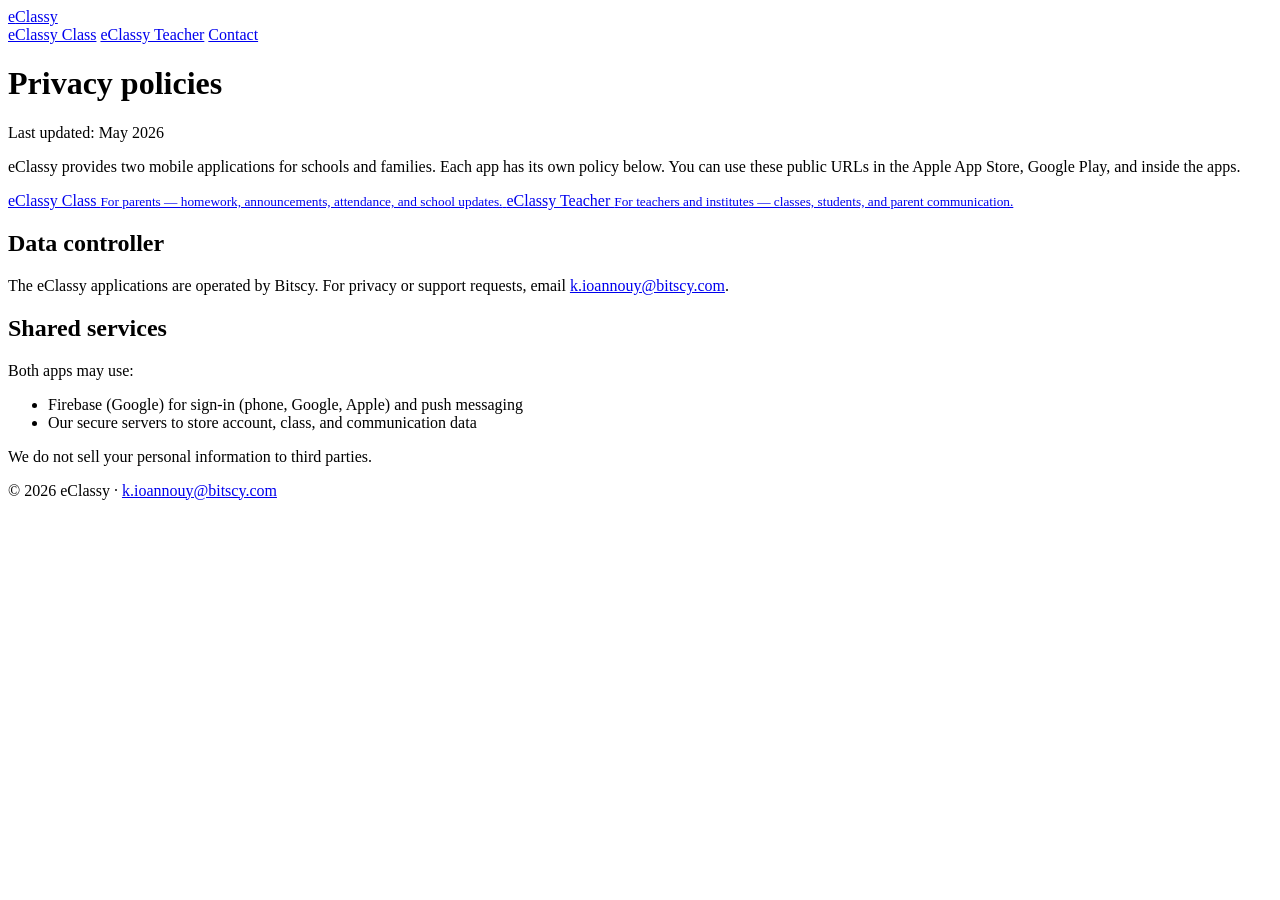
==== index.html @ 92a0a696 "Create index.html" ====
<!DOCTYPE html>
<html lang="en">
<head>
  <meta charset="utf-8">
  <meta name="viewport" content="width=device-width, initial-scale=1">
  <title>eClassy – Privacy policies</title>
  <meta name="description" content="Privacy policies for eClassy Class (parents) and eClassy Teacher mobile applications.">
  <link rel="stylesheet" href="styles.css">
</head>
<body>
  <header>
    <div class="wrap">
      <a class="brand" href="index.html">e<span>Classy</span></a>
      <nav>
        <a href="class.html">eClassy Class</a>
        <a href="teacher.html">eClassy Teacher</a>
        <a href="mailto:k.ioannouy@bitscy.com">Contact</a>
      </nav>
    </div>
  </header>

  <main class="wrap">
    <div class="card">
      <h1>Privacy policies</h1>
      <p class="updated">Last updated: May 2026</p>
      <p>
        eClassy provides two mobile applications for schools and families.
        Each app has its own policy below. You can use these public URLs in the
        Apple App Store, Google Play, and inside the apps.
      </p>

      <div class="hero-links">
        <a href="class.html">
          eClassy Class
          <small>For parents — homework, announcements, attendance, and school updates.</small>
        </a>
        <a href="teacher.html">
          eClassy Teacher
          <small>For teachers and institutes — classes, students, and parent communication.</small>
        </a>
      </div>

      <h2>Data controller</h2>
      <p>
        The eClassy applications are operated by Bitscy. For privacy or support
        requests, email
        <a href="mailto:k.ioannouy@bitscy.com">k.ioannouy@bitscy.com</a>.
      </p>

      <h2>Shared services</h2>
      <p>Both apps may use:</p>
      <ul>
        <li>Firebase (Google) for sign-in (phone, Google, Apple) and push messaging</li>
        <li>Our secure servers to store account, class, and communication data</li>
      </ul>
      <p>We do not sell your personal information to third parties.</p>
    </div>
  </main>

  <footer>
    <div class="wrap">© 2026 eClassy · <a href="mailto:k.ioannouy@bitscy.com">k.ioannouy@bitscy.com</a></div>
  </footer>
</body>
</html>
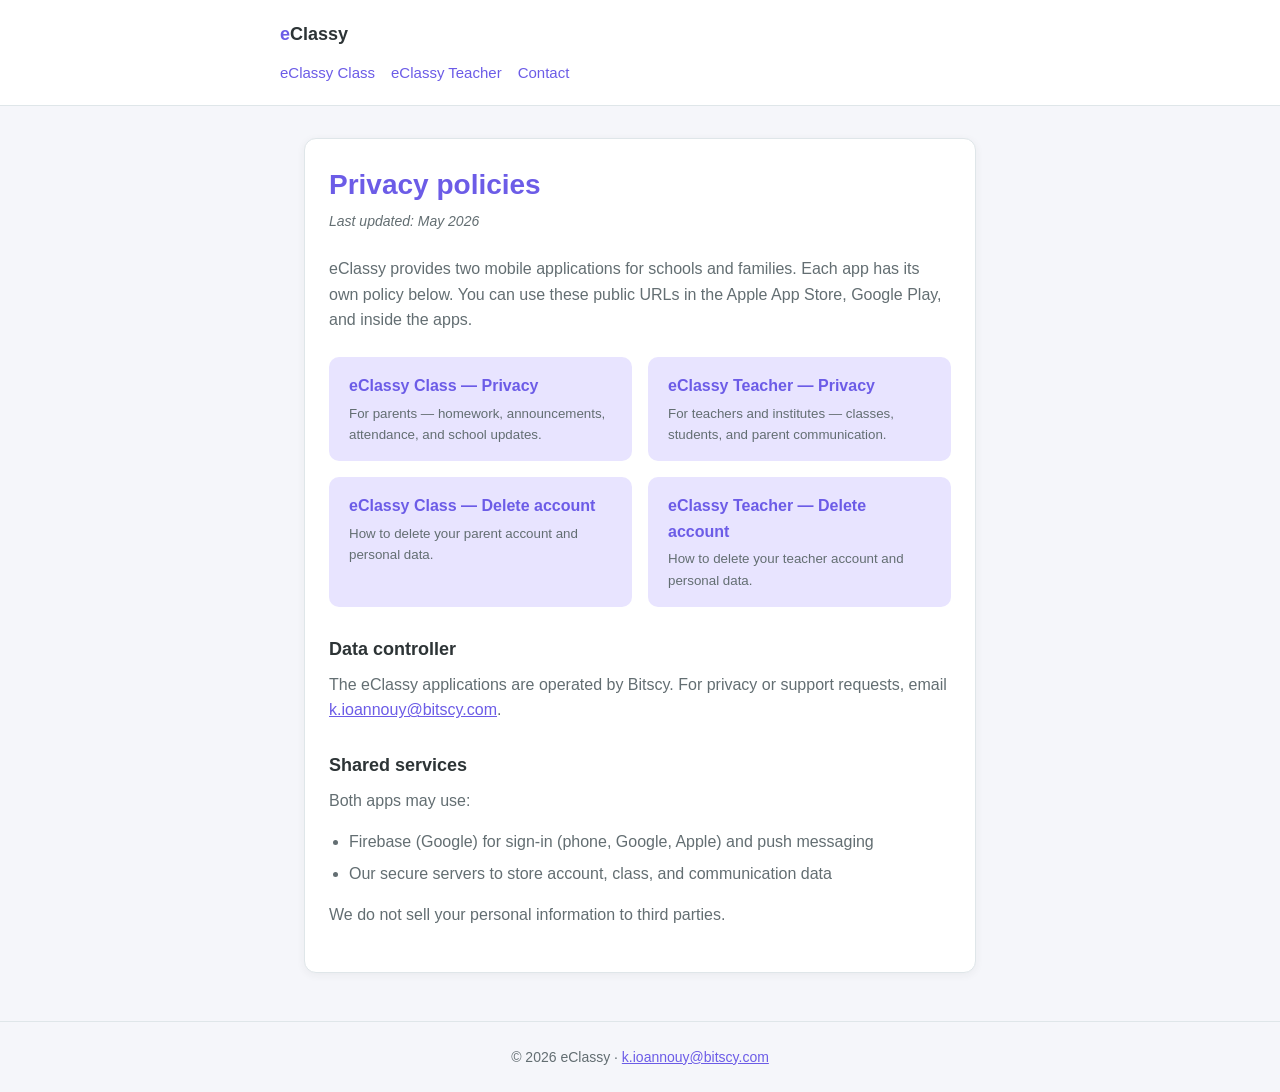
==== commit 15d11668: "Update index.html" ====
--- a/index.html
+++ b/index.html
@@ -31,12 +31,20 @@
 
       <div class="hero-links">
         <a href="class.html">
-          eClassy Class
+          eClassy Class — Privacy
           <small>For parents — homework, announcements, attendance, and school updates.</small>
         </a>
         <a href="teacher.html">
-          eClassy Teacher
+          eClassy Teacher — Privacy
           <small>For teachers and institutes — classes, students, and parent communication.</small>
+        </a>
+        <a href="class-delete.html">
+          eClassy Class — Delete account
+          <small>How to delete your parent account and personal data.</small>
+        </a>
+        <a href="teacher-delete.html">
+          eClassy Teacher — Delete account
+          <small>How to delete your teacher account and personal data.</small>
         </a>
       </div>
 
--- a/styles.css
+++ b/styles.css
@@ -0,0 +1,173 @@
+:root {
+  --bg: #f5f6fa;
+  --card: #ffffff;
+  --text: #2d3436;
+  --muted: #636e72;
+  --purple: #6c5ce7;
+  --purple-light: #e8e4ff;
+  --border: #dfe6e9;
+  --max: 720px;
+}
+
+* {
+  box-sizing: border-box;
+}
+
+body {
+  margin: 0;
+  font-family: -apple-system, BlinkMacSystemFont, "Segoe UI", Roboto, Helvetica, Arial, sans-serif;
+  font-size: 16px;
+  line-height: 1.6;
+  color: var(--text);
+  background: var(--bg);
+}
+
+header {
+  background: var(--card);
+  border-bottom: 1px solid var(--border);
+  padding: 1.25rem 1.5rem;
+}
+
+header .wrap,
+main.wrap,
+footer .wrap {
+  max-width: var(--max);
+  margin: 0 auto;
+}
+
+.brand {
+  font-size: 1.125rem;
+  font-weight: 700;
+  color: var(--purple);
+  text-decoration: none;
+}
+
+.brand span {
+  color: var(--text);
+  font-weight: 600;
+}
+
+nav {
+  margin-top: 0.75rem;
+  display: flex;
+  flex-wrap: wrap;
+  gap: 0.5rem 1rem;
+}
+
+nav a {
+  color: var(--purple);
+  text-decoration: none;
+  font-size: 0.9375rem;
+  font-weight: 500;
+}
+
+nav a:hover {
+  text-decoration: underline;
+}
+
+main {
+  padding: 2rem 1.5rem 3rem;
+}
+
+.card {
+  background: var(--card);
+  border: 1px solid var(--border);
+  border-radius: 12px;
+  padding: 1.75rem 1.5rem;
+  box-shadow: 0 2px 8px rgba(45, 52, 54, 0.06);
+}
+
+h1 {
+  margin: 0 0 0.5rem;
+  font-size: 1.75rem;
+  line-height: 1.25;
+  color: var(--purple);
+}
+
+.updated {
+  margin: 0 0 1.5rem;
+  font-size: 0.875rem;
+  color: var(--muted);
+  font-style: italic;
+}
+
+h2 {
+  margin: 1.75rem 0 0.5rem;
+  font-size: 1.125rem;
+  color: var(--text);
+}
+
+p {
+  margin: 0 0 1rem;
+  color: var(--muted);
+}
+
+ul {
+  margin: 0 0 1rem;
+  padding-left: 1.25rem;
+  color: var(--muted);
+}
+
+li {
+  margin-bottom: 0.35rem;
+}
+
+ol {
+  margin: 0 0 1rem;
+  padding-left: 1.25rem;
+  color: var(--muted);
+}
+
+ol li {
+  margin-bottom: 0.5rem;
+}
+
+.cta-link {
+  display: inline-block;
+  padding: 0.75rem 1rem;
+  background: var(--purple-light);
+  border-radius: 8px;
+  text-decoration: none;
+  font-weight: 600;
+}
+
+a {
+  color: var(--purple);
+}
+
+footer {
+  border-top: 1px solid var(--border);
+  padding: 1.5rem;
+  font-size: 0.875rem;
+  color: var(--muted);
+  text-align: center;
+}
+
+.hero-links {
+  display: grid;
+  gap: 1rem;
+  margin-top: 1.5rem;
+}
+
+.hero-links a {
+  display: block;
+  padding: 1rem 1.25rem;
+  background: var(--purple-light);
+  border-radius: 10px;
+  text-decoration: none;
+  font-weight: 600;
+  color: var(--purple);
+}
+
+.hero-links a small {
+  display: block;
+  font-weight: 400;
+  color: var(--muted);
+  margin-top: 0.25rem;
+}
+
+@media (min-width: 600px) {
+  .hero-links {
+    grid-template-columns: 1fr 1fr;
+  }
+}
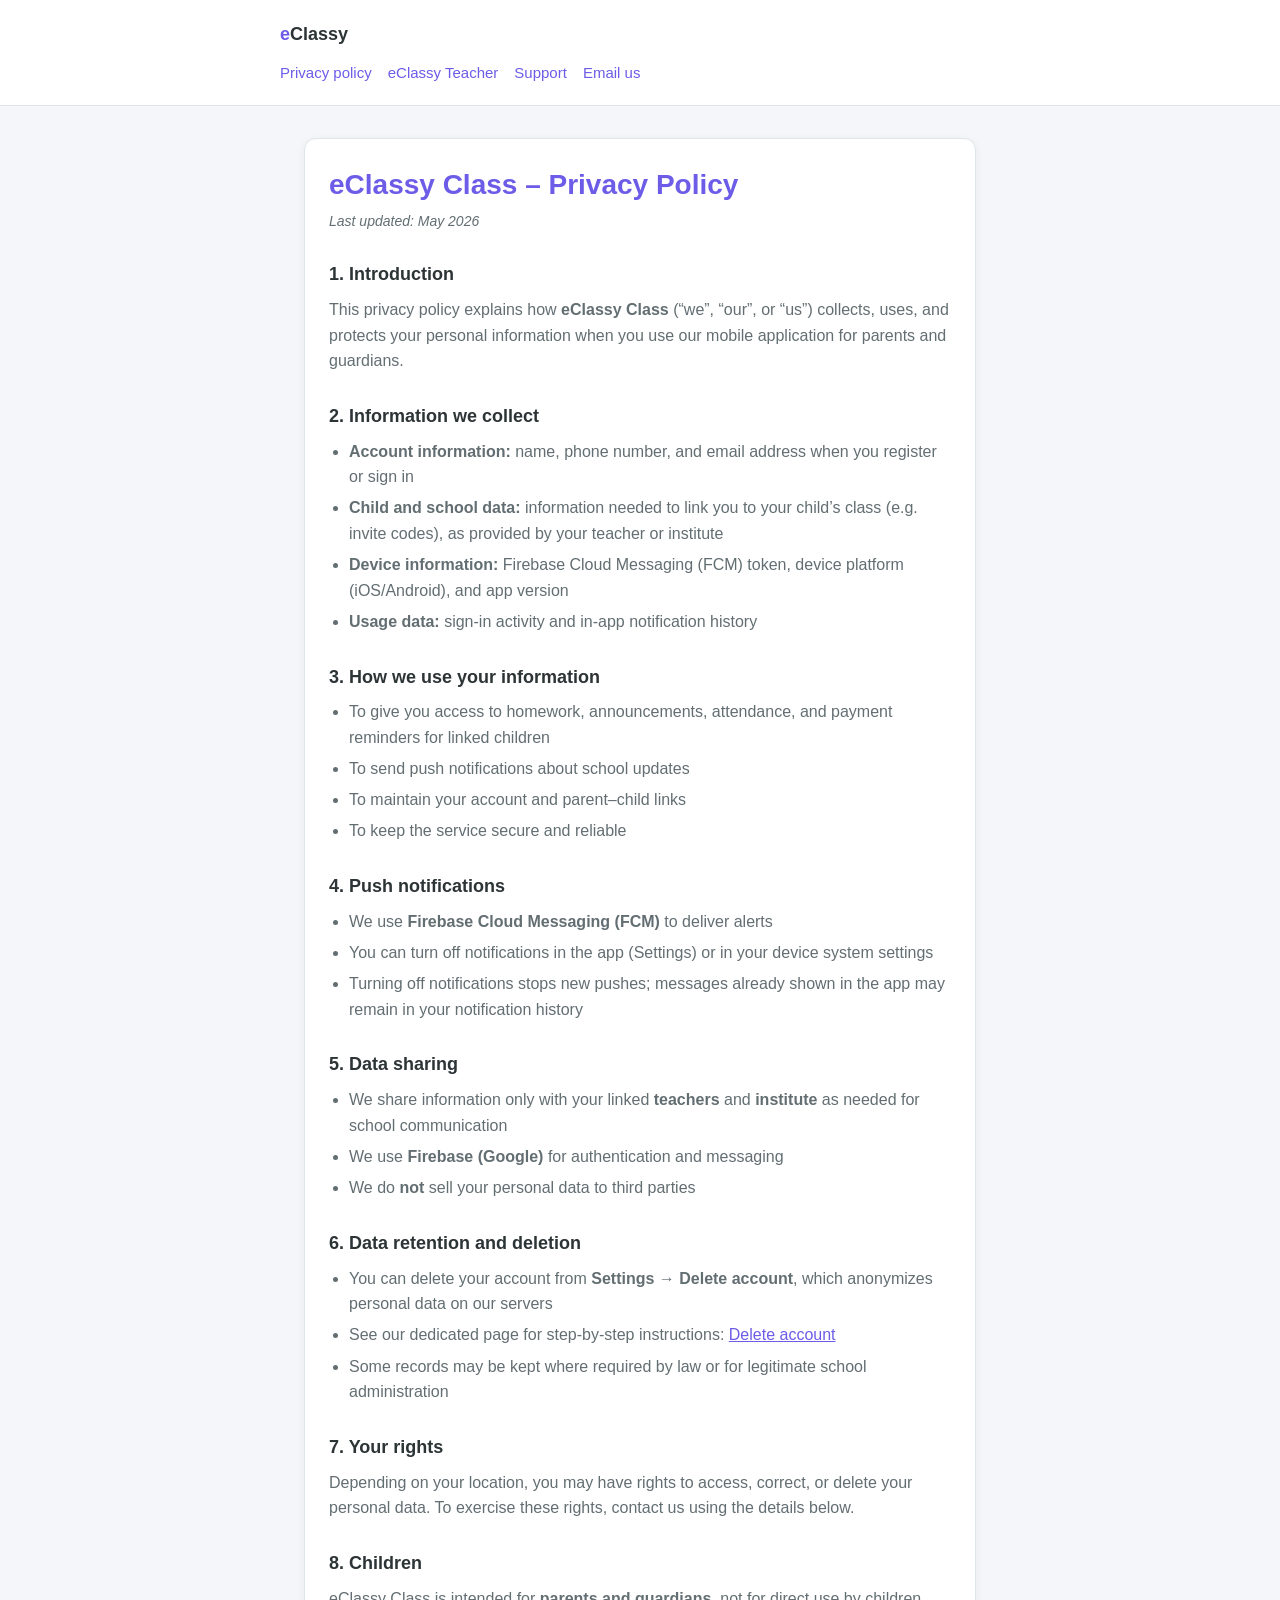
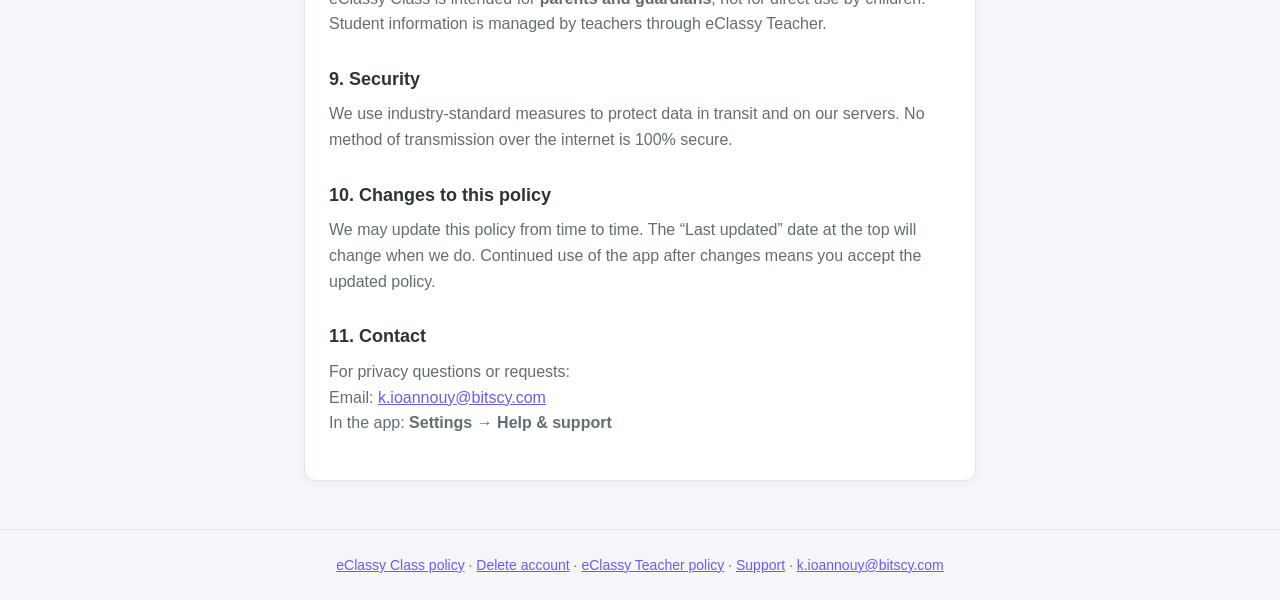
==== commit eb68238a: "Update index.html" ====
--- a/index.html
+++ b/index.html
@@ -3,8 +3,8 @@
 <head>
   <meta charset="utf-8">
   <meta name="viewport" content="width=device-width, initial-scale=1">
-  <title>eClassy – Privacy policies</title>
-  <meta name="description" content="Privacy policies for eClassy Class (parents) and eClassy Teacher mobile applications.">
+  <title>eClassy Class – Privacy Policy</title>
+  <meta name="description" content="Privacy policy for the eClassy Class parent mobile application.">
   <link rel="stylesheet" href="styles.css">
 </head>
 <body>
@@ -12,61 +12,105 @@
     <div class="wrap">
       <a class="brand" href="index.html">e<span>Classy</span></a>
       <nav>
-        <a href="class.html">eClassy Class</a>
+        <a href="index.html">Privacy policy</a>
         <a href="teacher.html">eClassy Teacher</a>
-        <a href="mailto:k.ioannouy@bitscy.com">Contact</a>
+        <a href="support.html">Support</a>
+        <a href="mailto:k.ioannouy@bitscy.com?subject=eClassy%20Class%20%E2%80%93%20Privacy">Email us</a>
       </nav>
     </div>
   </header>
 
   <main class="wrap">
-    <div class="card">
-      <h1>Privacy policies</h1>
+    <article class="card">
+      <h1>eClassy Class – Privacy Policy</h1>
       <p class="updated">Last updated: May 2026</p>
+
+      <h2>1. Introduction</h2>
       <p>
-        eClassy provides two mobile applications for schools and families.
-        Each app has its own policy below. You can use these public URLs in the
-        Apple App Store, Google Play, and inside the apps.
+        This privacy policy explains how <strong>eClassy Class</strong> (“we”, “our”, or “us”)
+        collects, uses, and protects your personal information when you use our mobile
+        application for parents and guardians.
       </p>
 
-      <div class="hero-links">
-        <a href="class.html">
-          eClassy Class — Privacy
-          <small>For parents — homework, announcements, attendance, and school updates.</small>
-        </a>
-        <a href="teacher.html">
-          eClassy Teacher — Privacy
-          <small>For teachers and institutes — classes, students, and parent communication.</small>
-        </a>
-        <a href="class-delete.html">
-          eClassy Class — Delete account
-          <small>How to delete your parent account and personal data.</small>
-        </a>
-        <a href="teacher-delete.html">
-          eClassy Teacher — Delete account
-          <small>How to delete your teacher account and personal data.</small>
-        </a>
-      </div>
+      <h2>2. Information we collect</h2>
+      <ul>
+        <li><strong>Account information:</strong> name, phone number, and email address when you register or sign in</li>
+        <li><strong>Child and school data:</strong> information needed to link you to your child’s class (e.g. invite codes), as provided by your teacher or institute</li>
+        <li><strong>Device information:</strong> Firebase Cloud Messaging (FCM) token, device platform (iOS/Android), and app version</li>
+        <li><strong>Usage data:</strong> sign-in activity and in-app notification history</li>
+      </ul>
 
-      <h2>Data controller</h2>
+      <h2>3. How we use your information</h2>
+      <ul>
+        <li>To give you access to homework, announcements, attendance, and payment reminders for linked children</li>
+        <li>To send push notifications about school updates</li>
+        <li>To maintain your account and parent–child links</li>
+        <li>To keep the service secure and reliable</li>
+      </ul>
+
+      <h2>4. Push notifications</h2>
+      <ul>
+        <li>We use <strong>Firebase Cloud Messaging (FCM)</strong> to deliver alerts</li>
+        <li>You can turn off notifications in the app (Settings) or in your device system settings</li>
+        <li>Turning off notifications stops new pushes; messages already shown in the app may remain in your notification history</li>
+      </ul>
+
+      <h2>5. Data sharing</h2>
+      <ul>
+        <li>We share information only with your linked <strong>teachers</strong> and <strong>institute</strong> as needed for school communication</li>
+        <li>We use <strong>Firebase (Google)</strong> for authentication and messaging</li>
+        <li>We do <strong>not</strong> sell your personal data to third parties</li>
+      </ul>
+
+      <h2>6. Data retention and deletion</h2>
+      <ul>
+        <li>You can delete your account from <strong>Settings → Delete account</strong>, which anonymizes personal data on our servers</li>
+        <li>See our dedicated page for step-by-step instructions: <a href="class-delete.html">Delete account</a></li>
+        <li>Some records may be kept where required by law or for legitimate school administration</li>
+      </ul>
+
+      <h2>7. Your rights</h2>
       <p>
-        The eClassy applications are operated by Bitscy. For privacy or support
-        requests, email
-        <a href="mailto:k.ioannouy@bitscy.com">k.ioannouy@bitscy.com</a>.
+        Depending on your location, you may have rights to access, correct, or delete your
+        personal data. To exercise these rights, contact us using the details below.
       </p>
 
-      <h2>Shared services</h2>
-      <p>Both apps may use:</p>
-      <ul>
-        <li>Firebase (Google) for sign-in (phone, Google, Apple) and push messaging</li>
-        <li>Our secure servers to store account, class, and communication data</li>
-      </ul>
-      <p>We do not sell your personal information to third parties.</p>
-    </div>
+      <h2>8. Children</h2>
+      <p>
+        eClassy Class is intended for <strong>parents and guardians</strong>, not for direct use
+        by children. Student information is managed by teachers through eClassy Teacher.
+      </p>
+
+      <h2>9. Security</h2>
+      <p>
+        We use industry-standard measures to protect data in transit and on our servers.
+        No method of transmission over the internet is 100% secure.
+      </p>
+
+      <h2>10. Changes to this policy</h2>
+      <p>
+        We may update this policy from time to time. The “Last updated” date at the top
+        will change when we do. Continued use of the app after changes means you accept
+        the updated policy.
+      </p>
+
+      <h2>11. Contact</h2>
+      <p>
+        For privacy questions or requests:<br>
+        Email: <a href="mailto:k.ioannouy@bitscy.com?subject=eClassy%20Class%20%E2%80%93%20Privacy">k.ioannouy@bitscy.com</a><br>
+        In the app: <strong>Settings → Help &amp; support</strong>
+      </p>
+    </article>
   </main>
 
   <footer>
-    <div class="wrap">© 2026 eClassy · <a href="mailto:k.ioannouy@bitscy.com">k.ioannouy@bitscy.com</a></div>
+    <div class="wrap">
+      <a href="index.html">eClassy Class policy</a> ·
+      <a href="class-delete.html">Delete account</a> ·
+      <a href="teacher.html">eClassy Teacher policy</a> ·
+      <a href="support.html">Support</a> ·
+      <a href="mailto:k.ioannouy@bitscy.com">k.ioannouy@bitscy.com</a>
+    </div>
   </footer>
 </body>
 </html>
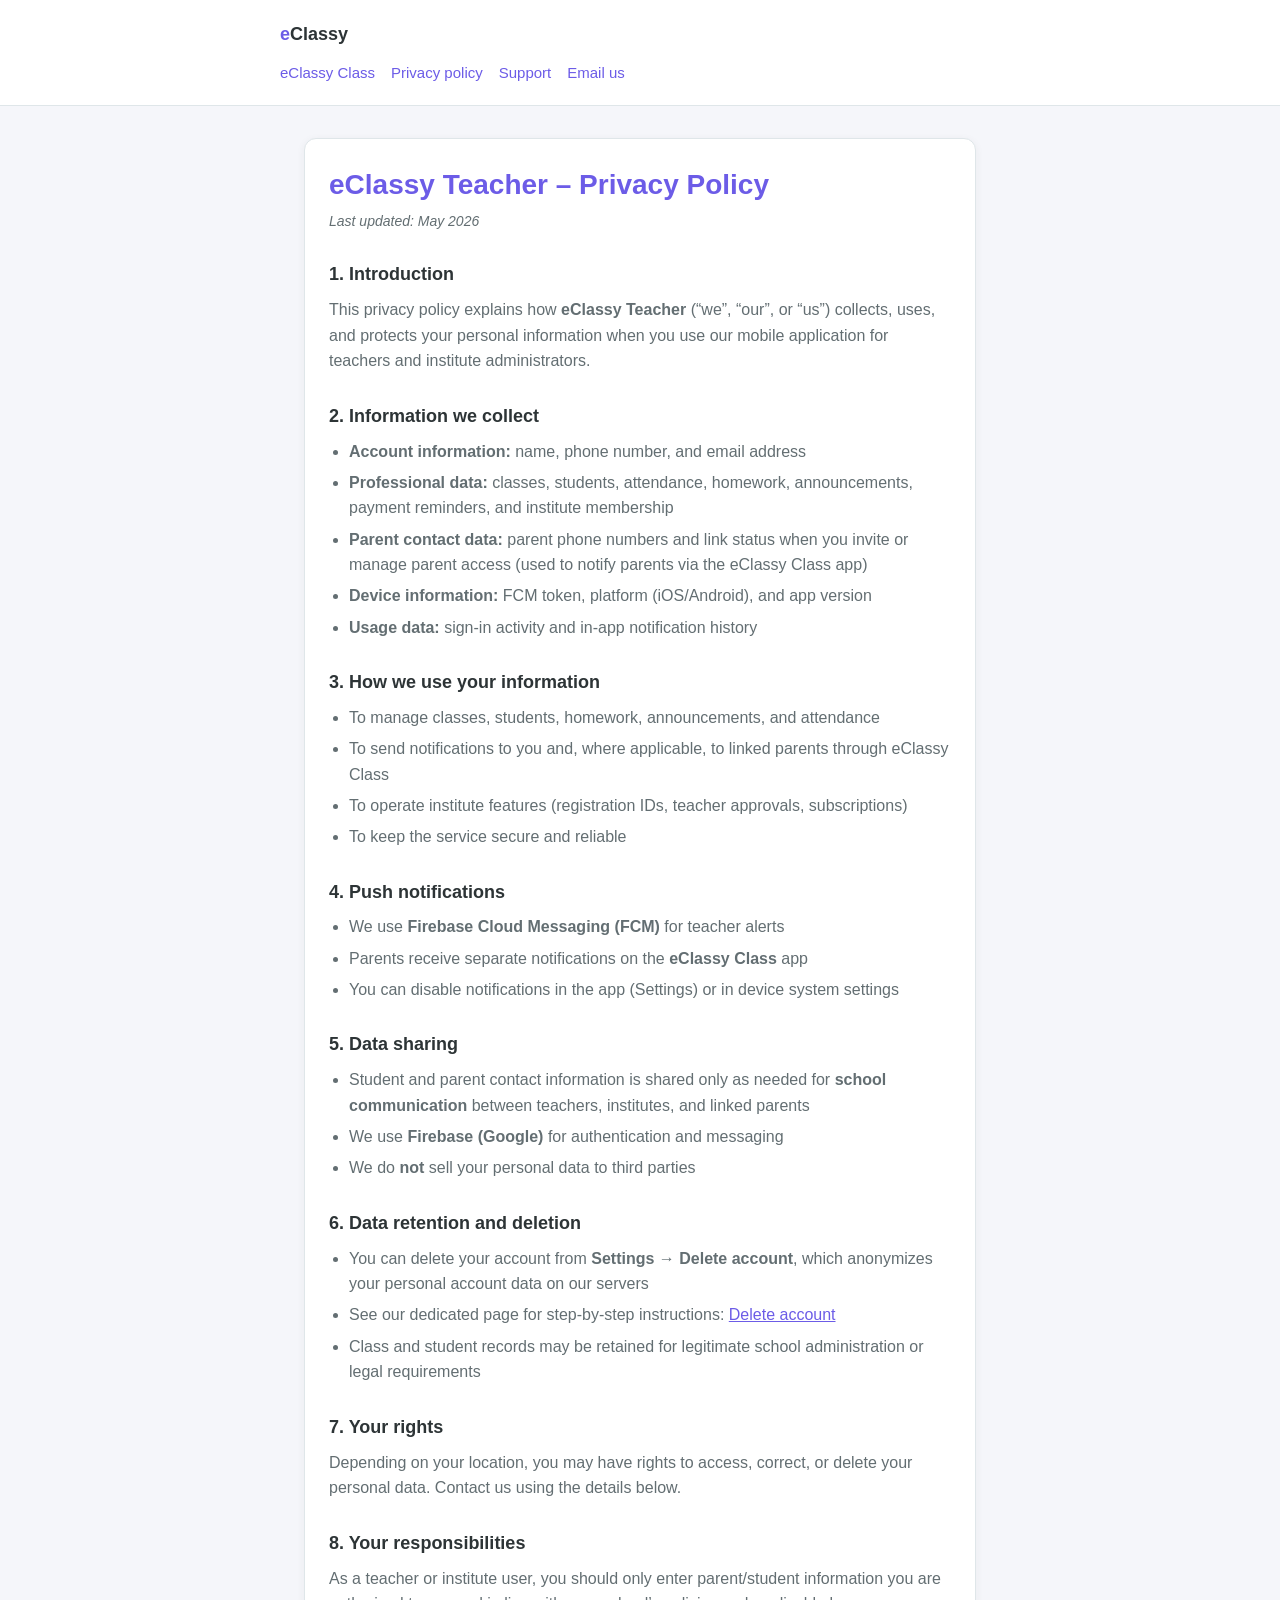
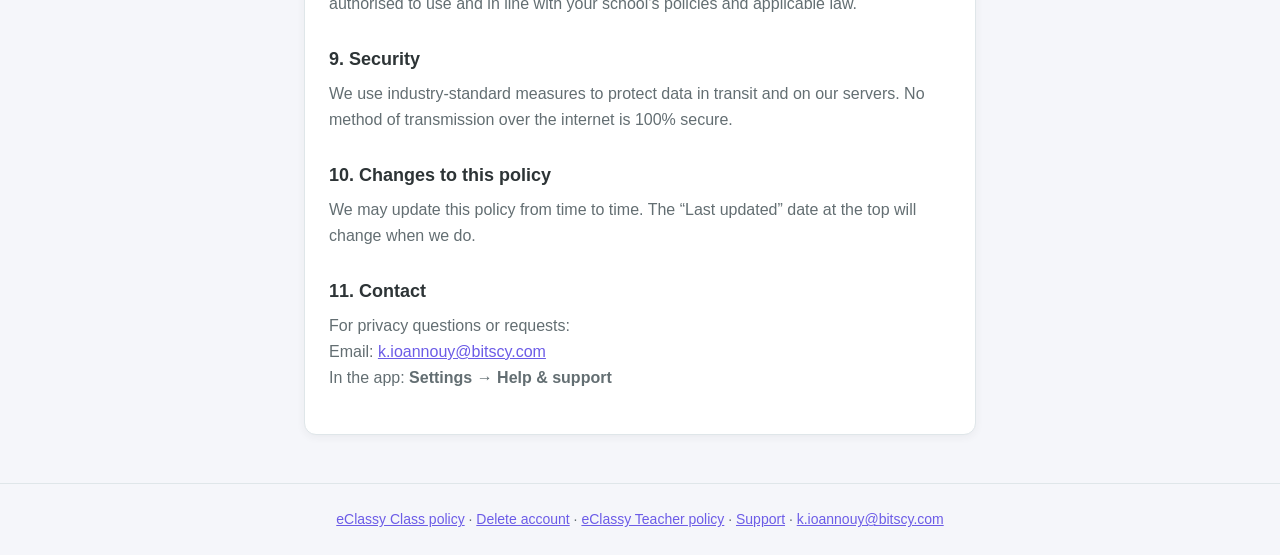
==== commit 39c5dc1f: "Update index.html" ====
--- a/index.html
+++ b/index.html
@@ -3,8 +3,8 @@
 <head>
   <meta charset="utf-8">
   <meta name="viewport" content="width=device-width, initial-scale=1">
-  <title>eClassy Class – Privacy Policy</title>
-  <meta name="description" content="Privacy policy for the eClassy Class parent mobile application.">
+  <title>eClassy Teacher – Privacy Policy</title>
+  <meta name="description" content="Privacy policy for the eClassy Teacher mobile application.">
   <link rel="stylesheet" href="styles.css">
 </head>
 <body>
@@ -12,73 +12,74 @@
     <div class="wrap">
       <a class="brand" href="index.html">e<span>Classy</span></a>
       <nav>
-        <a href="index.html">Privacy policy</a>
-        <a href="teacher.html">eClassy Teacher</a>
+        <a href="index.html">eClassy Class</a>
+        <a href="teacher.html">Privacy policy</a>
         <a href="support.html">Support</a>
-        <a href="mailto:k.ioannouy@bitscy.com?subject=eClassy%20Class%20%E2%80%93%20Privacy">Email us</a>
+        <a href="mailto:k.ioannouy@bitscy.com?subject=eClassy%20Teacher%20%E2%80%93%20Privacy">Email us</a>
       </nav>
     </div>
   </header>
 
   <main class="wrap">
     <article class="card">
-      <h1>eClassy Class – Privacy Policy</h1>
+      <h1>eClassy Teacher – Privacy Policy</h1>
       <p class="updated">Last updated: May 2026</p>
 
       <h2>1. Introduction</h2>
       <p>
-        This privacy policy explains how <strong>eClassy Class</strong> (“we”, “our”, or “us”)
+        This privacy policy explains how <strong>eClassy Teacher</strong> (“we”, “our”, or “us”)
         collects, uses, and protects your personal information when you use our mobile
-        application for parents and guardians.
+        application for teachers and institute administrators.
       </p>
 
       <h2>2. Information we collect</h2>
       <ul>
-        <li><strong>Account information:</strong> name, phone number, and email address when you register or sign in</li>
-        <li><strong>Child and school data:</strong> information needed to link you to your child’s class (e.g. invite codes), as provided by your teacher or institute</li>
-        <li><strong>Device information:</strong> Firebase Cloud Messaging (FCM) token, device platform (iOS/Android), and app version</li>
+        <li><strong>Account information:</strong> name, phone number, and email address</li>
+        <li><strong>Professional data:</strong> classes, students, attendance, homework, announcements, payment reminders, and institute membership</li>
+        <li><strong>Parent contact data:</strong> parent phone numbers and link status when you invite or manage parent access (used to notify parents via the eClassy Class app)</li>
+        <li><strong>Device information:</strong> FCM token, platform (iOS/Android), and app version</li>
         <li><strong>Usage data:</strong> sign-in activity and in-app notification history</li>
       </ul>
 
       <h2>3. How we use your information</h2>
       <ul>
-        <li>To give you access to homework, announcements, attendance, and payment reminders for linked children</li>
-        <li>To send push notifications about school updates</li>
-        <li>To maintain your account and parent–child links</li>
+        <li>To manage classes, students, homework, announcements, and attendance</li>
+        <li>To send notifications to you and, where applicable, to linked parents through eClassy Class</li>
+        <li>To operate institute features (registration IDs, teacher approvals, subscriptions)</li>
         <li>To keep the service secure and reliable</li>
       </ul>
 
       <h2>4. Push notifications</h2>
       <ul>
-        <li>We use <strong>Firebase Cloud Messaging (FCM)</strong> to deliver alerts</li>
-        <li>You can turn off notifications in the app (Settings) or in your device system settings</li>
-        <li>Turning off notifications stops new pushes; messages already shown in the app may remain in your notification history</li>
+        <li>We use <strong>Firebase Cloud Messaging (FCM)</strong> for teacher alerts</li>
+        <li>Parents receive separate notifications on the <strong>eClassy Class</strong> app</li>
+        <li>You can disable notifications in the app (Settings) or in device system settings</li>
       </ul>
 
       <h2>5. Data sharing</h2>
       <ul>
-        <li>We share information only with your linked <strong>teachers</strong> and <strong>institute</strong> as needed for school communication</li>
+        <li>Student and parent contact information is shared only as needed for <strong>school communication</strong> between teachers, institutes, and linked parents</li>
         <li>We use <strong>Firebase (Google)</strong> for authentication and messaging</li>
         <li>We do <strong>not</strong> sell your personal data to third parties</li>
       </ul>
 
       <h2>6. Data retention and deletion</h2>
       <ul>
-        <li>You can delete your account from <strong>Settings → Delete account</strong>, which anonymizes personal data on our servers</li>
-        <li>See our dedicated page for step-by-step instructions: <a href="class-delete.html">Delete account</a></li>
-        <li>Some records may be kept where required by law or for legitimate school administration</li>
+        <li>You can delete your account from <strong>Settings → Delete account</strong>, which anonymizes your personal account data on our servers</li>
+        <li>See our dedicated page for step-by-step instructions: <a href="teacher-delete.html">Delete account</a></li>
+        <li>Class and student records may be retained for legitimate school administration or legal requirements</li>
       </ul>
 
       <h2>7. Your rights</h2>
       <p>
         Depending on your location, you may have rights to access, correct, or delete your
-        personal data. To exercise these rights, contact us using the details below.
+        personal data. Contact us using the details below.
       </p>
 
-      <h2>8. Children</h2>
+      <h2>8. Your responsibilities</h2>
       <p>
-        eClassy Class is intended for <strong>parents and guardians</strong>, not for direct use
-        by children. Student information is managed by teachers through eClassy Teacher.
+        As a teacher or institute user, you should only enter parent/student information you
+        are authorised to use and in line with your school’s policies and applicable law.
       </p>
 
       <h2>9. Security</h2>
@@ -90,14 +91,13 @@
       <h2>10. Changes to this policy</h2>
       <p>
         We may update this policy from time to time. The “Last updated” date at the top
-        will change when we do. Continued use of the app after changes means you accept
-        the updated policy.
+        will change when we do.
       </p>
 
       <h2>11. Contact</h2>
       <p>
         For privacy questions or requests:<br>
-        Email: <a href="mailto:k.ioannouy@bitscy.com?subject=eClassy%20Class%20%E2%80%93%20Privacy">k.ioannouy@bitscy.com</a><br>
+        Email: <a href="mailto:k.ioannouy@bitscy.com?subject=eClassy%20Teacher%20%E2%80%93%20Privacy">k.ioannouy@bitscy.com</a><br>
         In the app: <strong>Settings → Help &amp; support</strong>
       </p>
     </article>
@@ -106,7 +106,7 @@
   <footer>
     <div class="wrap">
       <a href="index.html">eClassy Class policy</a> ·
-      <a href="class-delete.html">Delete account</a> ·
+      <a href="teacher-delete.html">Delete account</a> ·
       <a href="teacher.html">eClassy Teacher policy</a> ·
       <a href="support.html">Support</a> ·
       <a href="mailto:k.ioannouy@bitscy.com">k.ioannouy@bitscy.com</a>
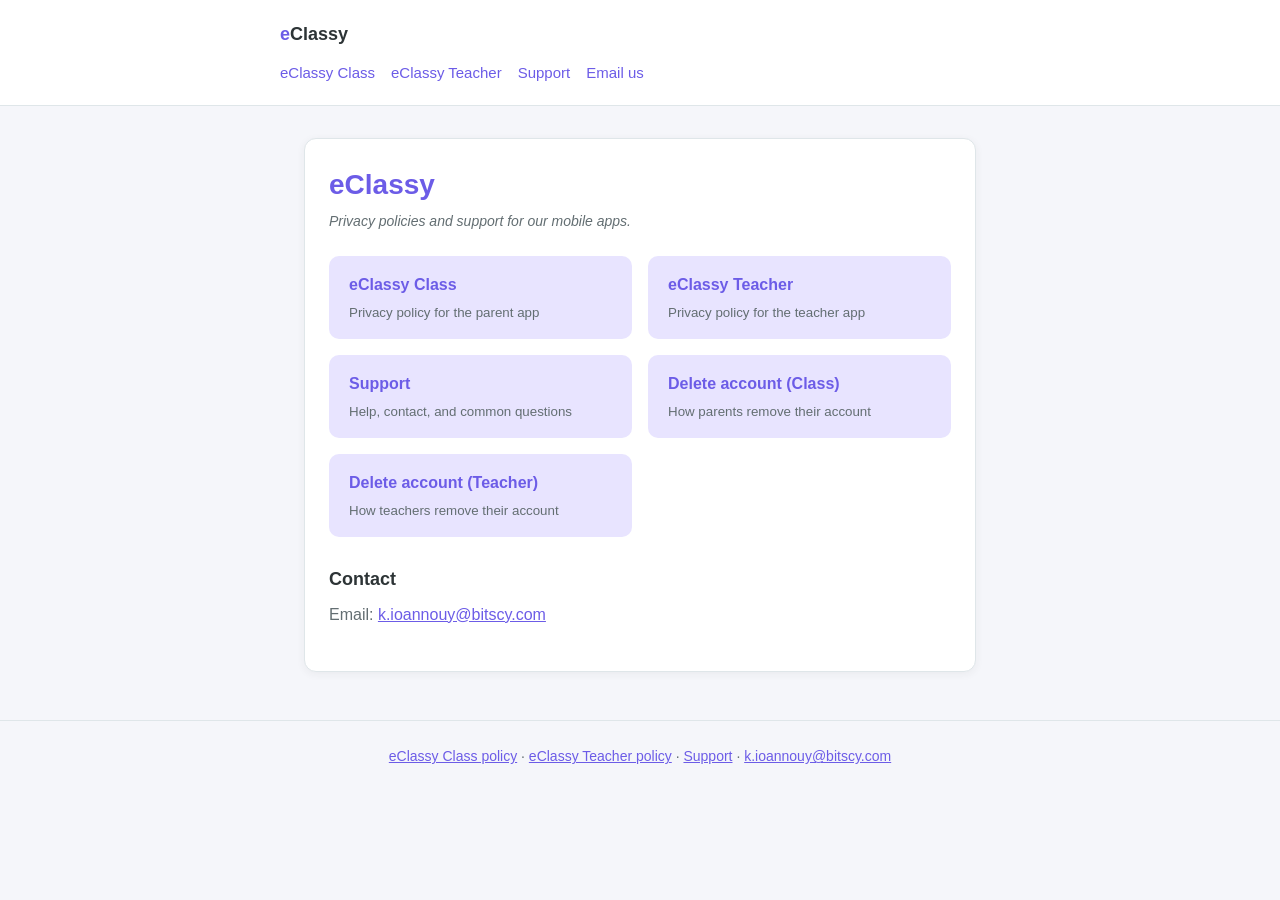
==== commit 91beb325: "Update index.html" ====
--- a/index.html
+++ b/index.html
@@ -3,8 +3,8 @@
 <head>
   <meta charset="utf-8">
   <meta name="viewport" content="width=device-width, initial-scale=1">
-  <title>eClassy Teacher – Privacy Policy</title>
-  <meta name="description" content="Privacy policy for the eClassy Teacher mobile application.">
+  <title>eClassy – Privacy &amp; Support</title>
+  <meta name="description" content="Privacy policies and support for eClassy Class and eClassy Teacher mobile apps.">
   <link rel="stylesheet" href="styles.css">
 </head>
 <body>
@@ -12,101 +12,52 @@
     <div class="wrap">
       <a class="brand" href="index.html">e<span>Classy</span></a>
       <nav>
-        <a href="index.html">eClassy Class</a>
-        <a href="teacher.html">Privacy policy</a>
+        <a href="class.html">eClassy Class</a>
+        <a href="teacher.html">eClassy Teacher</a>
         <a href="support.html">Support</a>
-        <a href="mailto:k.ioannouy@bitscy.com?subject=eClassy%20Teacher%20%E2%80%93%20Privacy">Email us</a>
+        <a href="mailto:k.ioannouy@bitscy.com?subject=eClassy%20%E2%80%93%20Support">Email us</a>
       </nav>
     </div>
   </header>
 
   <main class="wrap">
     <article class="card">
-      <h1>eClassy Teacher – Privacy Policy</h1>
-      <p class="updated">Last updated: May 2026</p>
+      <h1>eClassy</h1>
+      <p class="updated">Privacy policies and support for our mobile apps.</p>
 
-      <h2>1. Introduction</h2>
+      <div class="hero-links">
+        <a href="class.html">
+          eClassy Class
+          <small>Privacy policy for the parent app</small>
+        </a>
+        <a href="teacher.html">
+          eClassy Teacher
+          <small>Privacy policy for the teacher app</small>
+        </a>
+        <a href="support.html">
+          Support
+          <small>Help, contact, and common questions</small>
+        </a>
+        <a href="class-delete.html">
+          Delete account (Class)
+          <small>How parents remove their account</small>
+        </a>
+        <a href="teacher-delete.html">
+          Delete account (Teacher)
+          <small>How teachers remove their account</small>
+        </a>
+      </div>
+
+      <h2>Contact</h2>
       <p>
-        This privacy policy explains how <strong>eClassy Teacher</strong> (“we”, “our”, or “us”)
-        collects, uses, and protects your personal information when you use our mobile
-        application for teachers and institute administrators.
-      </p>
-
-      <h2>2. Information we collect</h2>
-      <ul>
-        <li><strong>Account information:</strong> name, phone number, and email address</li>
-        <li><strong>Professional data:</strong> classes, students, attendance, homework, announcements, payment reminders, and institute membership</li>
-        <li><strong>Parent contact data:</strong> parent phone numbers and link status when you invite or manage parent access (used to notify parents via the eClassy Class app)</li>
-        <li><strong>Device information:</strong> FCM token, platform (iOS/Android), and app version</li>
-        <li><strong>Usage data:</strong> sign-in activity and in-app notification history</li>
-      </ul>
-
-      <h2>3. How we use your information</h2>
-      <ul>
-        <li>To manage classes, students, homework, announcements, and attendance</li>
-        <li>To send notifications to you and, where applicable, to linked parents through eClassy Class</li>
-        <li>To operate institute features (registration IDs, teacher approvals, subscriptions)</li>
-        <li>To keep the service secure and reliable</li>
-      </ul>
-
-      <h2>4. Push notifications</h2>
-      <ul>
-        <li>We use <strong>Firebase Cloud Messaging (FCM)</strong> for teacher alerts</li>
-        <li>Parents receive separate notifications on the <strong>eClassy Class</strong> app</li>
-        <li>You can disable notifications in the app (Settings) or in device system settings</li>
-      </ul>
-
-      <h2>5. Data sharing</h2>
-      <ul>
-        <li>Student and parent contact information is shared only as needed for <strong>school communication</strong> between teachers, institutes, and linked parents</li>
-        <li>We use <strong>Firebase (Google)</strong> for authentication and messaging</li>
-        <li>We do <strong>not</strong> sell your personal data to third parties</li>
-      </ul>
-
-      <h2>6. Data retention and deletion</h2>
-      <ul>
-        <li>You can delete your account from <strong>Settings → Delete account</strong>, which anonymizes your personal account data on our servers</li>
-        <li>See our dedicated page for step-by-step instructions: <a href="teacher-delete.html">Delete account</a></li>
-        <li>Class and student records may be retained for legitimate school administration or legal requirements</li>
-      </ul>
-
-      <h2>7. Your rights</h2>
-      <p>
-        Depending on your location, you may have rights to access, correct, or delete your
-        personal data. Contact us using the details below.
-      </p>
-
-      <h2>8. Your responsibilities</h2>
-      <p>
-        As a teacher or institute user, you should only enter parent/student information you
-        are authorised to use and in line with your school’s policies and applicable law.
-      </p>
-
-      <h2>9. Security</h2>
-      <p>
-        We use industry-standard measures to protect data in transit and on our servers.
-        No method of transmission over the internet is 100% secure.
-      </p>
-
-      <h2>10. Changes to this policy</h2>
-      <p>
-        We may update this policy from time to time. The “Last updated” date at the top
-        will change when we do.
-      </p>
-
-      <h2>11. Contact</h2>
-      <p>
-        For privacy questions or requests:<br>
-        Email: <a href="mailto:k.ioannouy@bitscy.com?subject=eClassy%20Teacher%20%E2%80%93%20Privacy">k.ioannouy@bitscy.com</a><br>
-        In the app: <strong>Settings → Help &amp; support</strong>
+        Email: <a href="mailto:k.ioannouy@bitscy.com">k.ioannouy@bitscy.com</a>
       </p>
     </article>
   </main>
 
   <footer>
     <div class="wrap">
-      <a href="index.html">eClassy Class policy</a> ·
-      <a href="teacher-delete.html">Delete account</a> ·
+      <a href="class.html">eClassy Class policy</a> ·
       <a href="teacher.html">eClassy Teacher policy</a> ·
       <a href="support.html">Support</a> ·
       <a href="mailto:k.ioannouy@bitscy.com">k.ioannouy@bitscy.com</a>
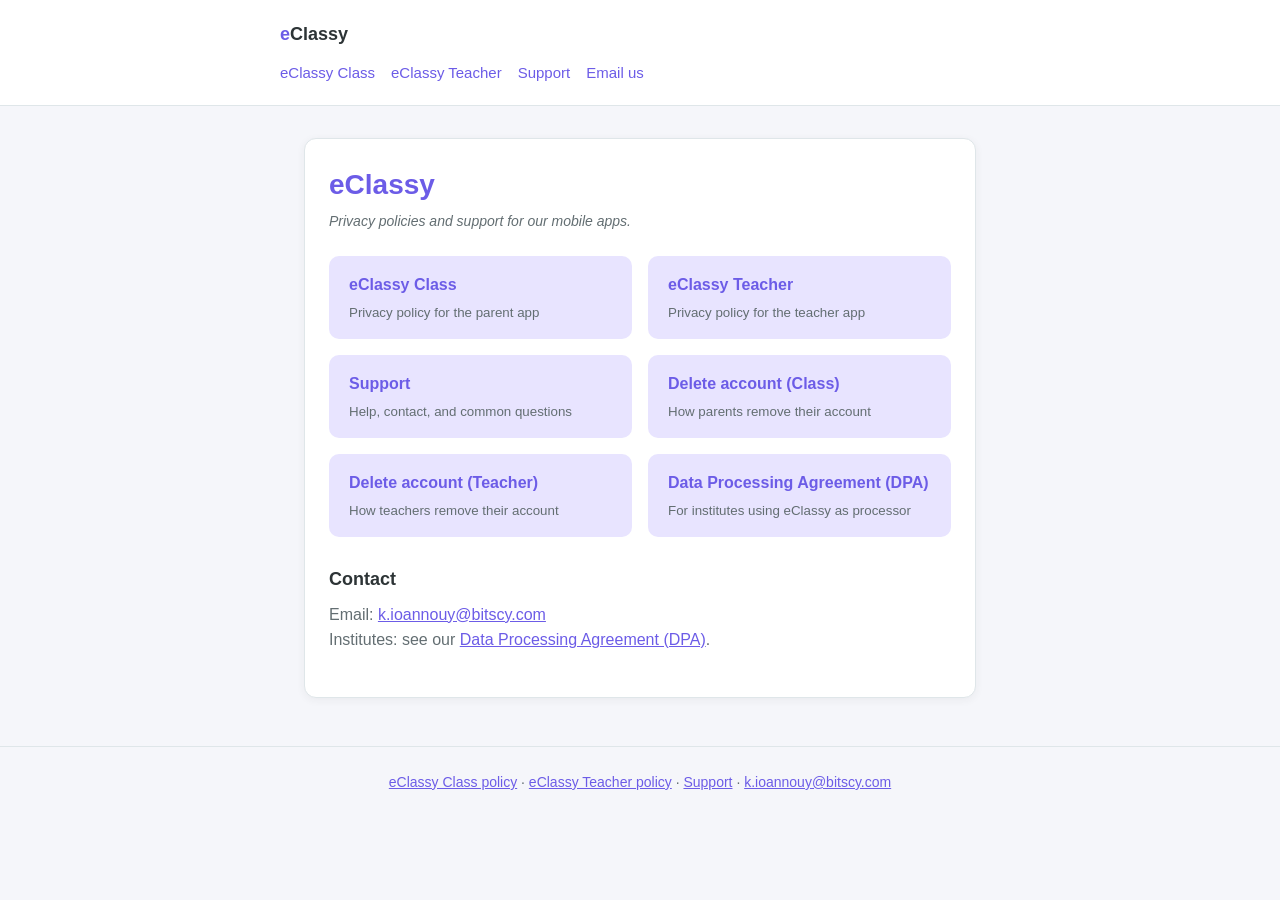
==== commit 3969c372: "Add Data Processing Agreement (DPA) for institutes Publish a GDPR Art. 28-style DPA page and link it" ====
--- a/index.html
+++ b/index.html
@@ -46,11 +46,16 @@
           Delete account (Teacher)
           <small>How teachers remove their account</small>
         </a>
+        <a href="dpa.html">
+          Data Processing Agreement (DPA)
+          <small>For institutes using eClassy as processor</small>
+        </a>
       </div>
 
       <h2>Contact</h2>
       <p>
-        Email: <a href="mailto:k.ioannouy@bitscy.com">k.ioannouy@bitscy.com</a>
+        Email: <a href="mailto:k.ioannouy@bitscy.com">k.ioannouy@bitscy.com</a><br>
+        Institutes: see our <a href="dpa.html">Data Processing Agreement (DPA)</a>.
       </p>
     </article>
   </main>
